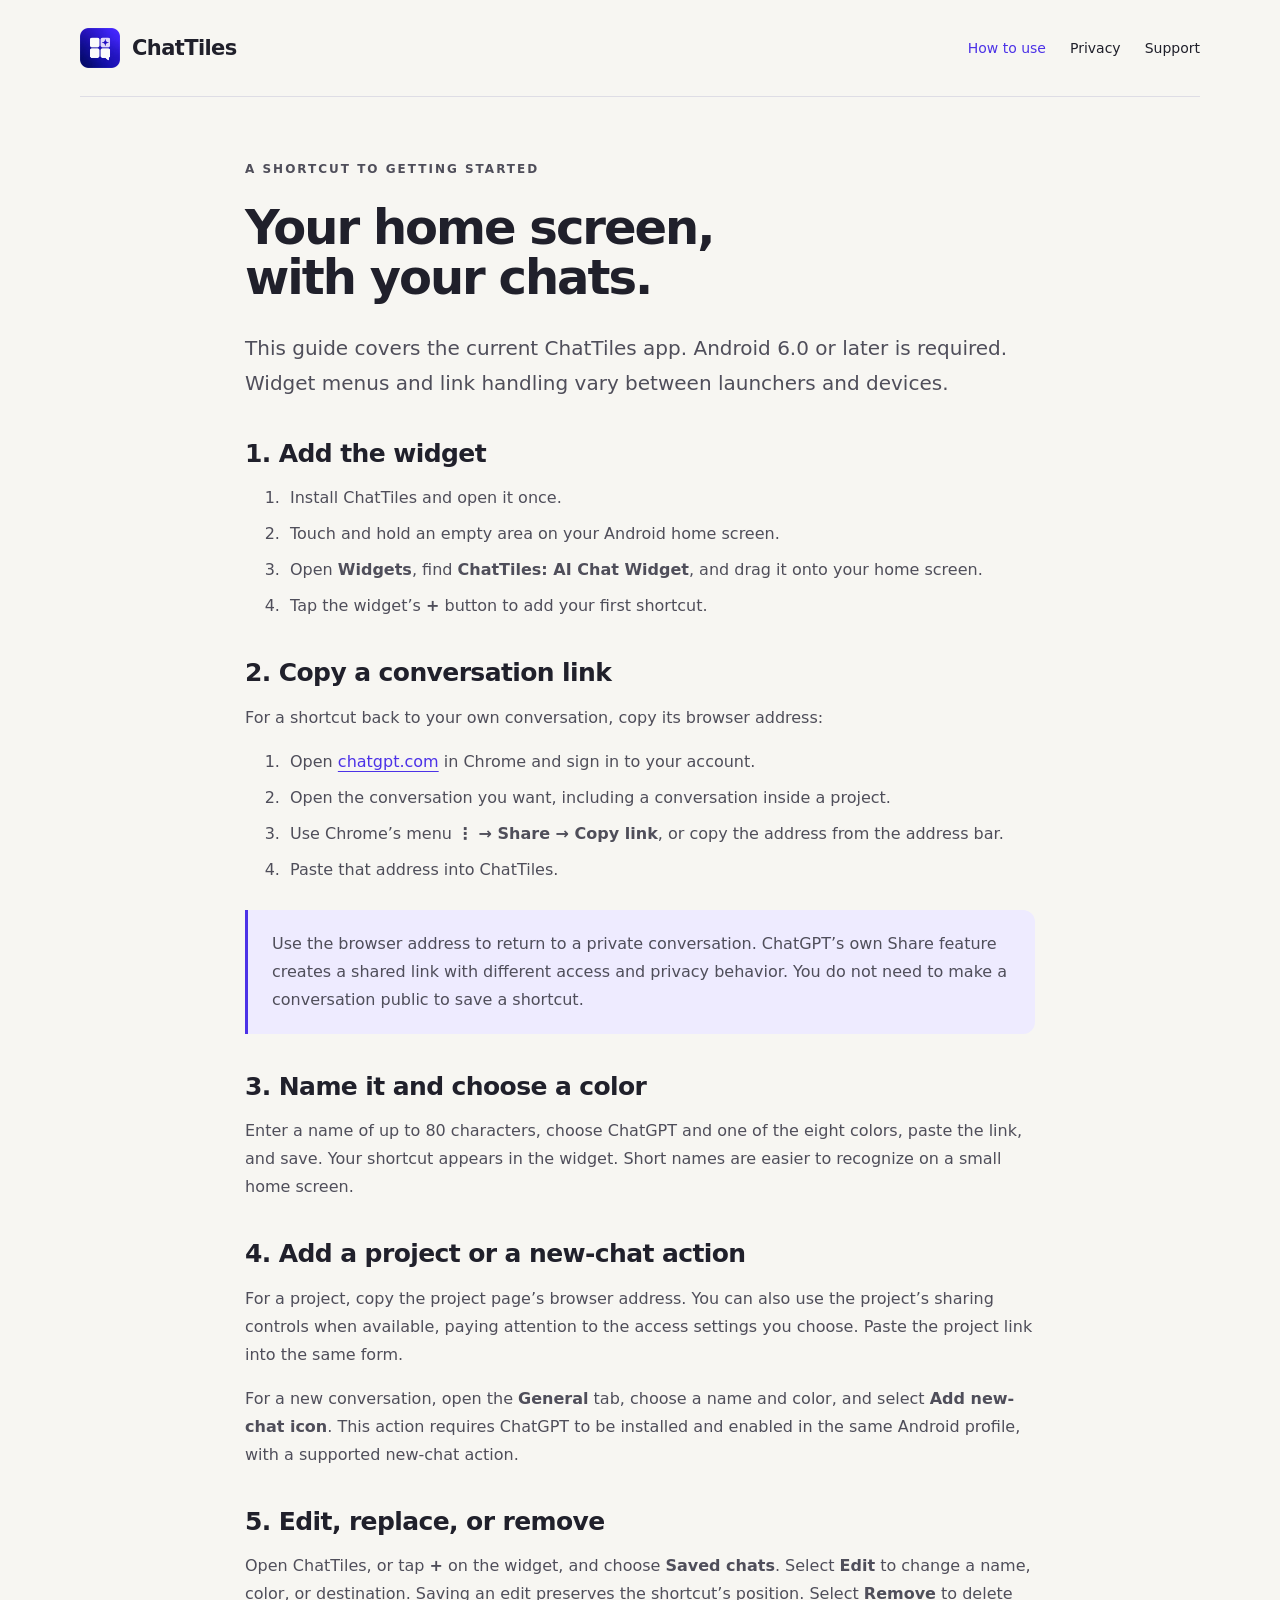
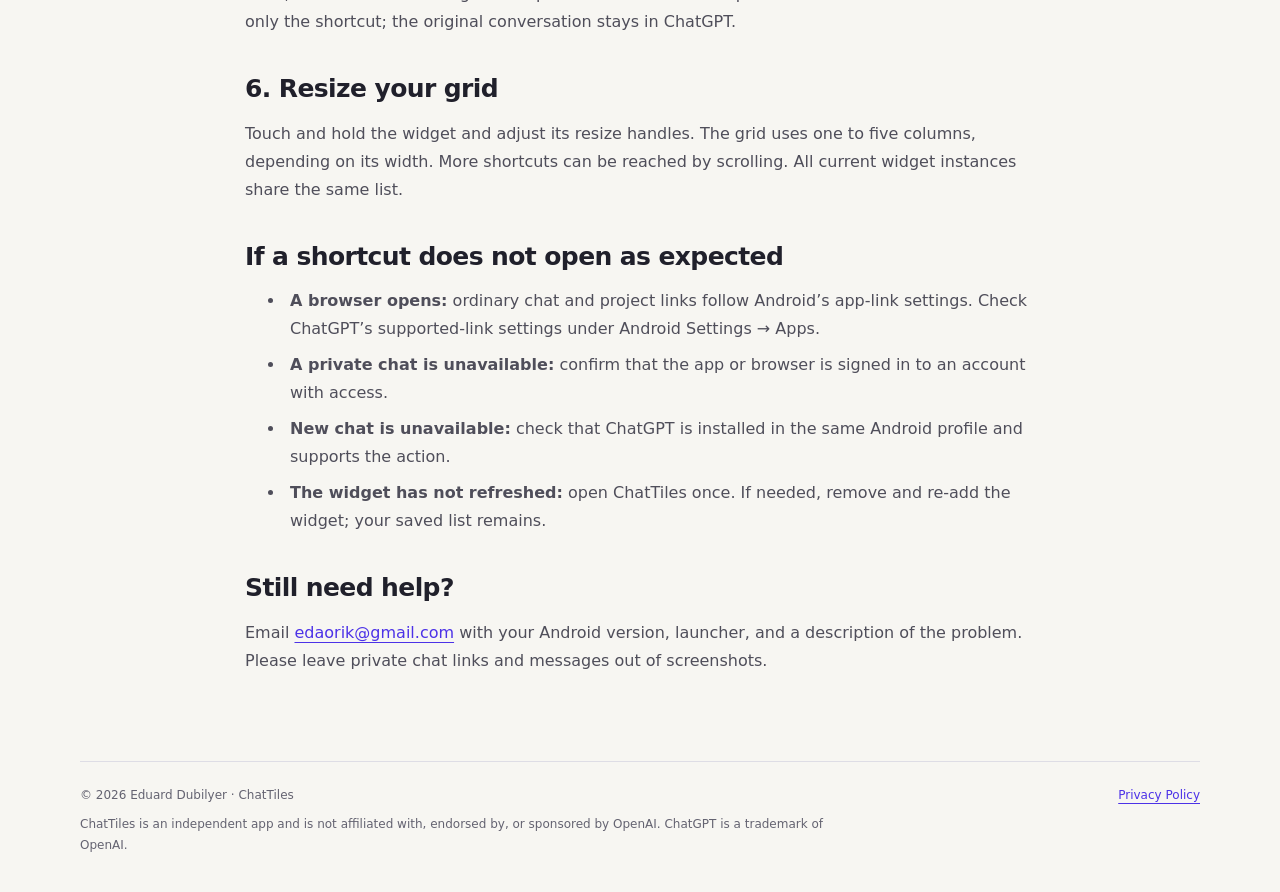
==== guide/index.html @ 1c967d99 "Add ChatTiles website and privacy policy" ====
<!doctype html>
<html lang="en"><head><meta charset="utf-8"><meta name="viewport" content="width=device-width,initial-scale=1"><title>Setup guide — ChatTiles</title><meta name="description" content="Add the ChatTiles Android widget, copy ChatGPT conversation links, and customize your home screen shortcuts."><link rel="icon" href="../assets/icon.png"><link rel="stylesheet" href="../styles.css"></head>
<body><a class="skip" href="#main">Skip to content</a><header><a class="brand" href="../"><img src="../assets/icon.png" alt="" width="40" height="40">ChatTiles</a><nav aria-label="Main navigation"><a href="./" aria-current="page">How to use</a><a href="../privacy/">Privacy</a><a href="mailto:edaorik@gmail.com">Support</a></nav></header>
<main id="main" class="document"><p class="eyebrow">A shortcut to getting started</p><h1>Your home screen,<br>with your chats.</h1><p class="lead">This guide covers the current ChatTiles app. Android 6.0 or later is required. Widget menus and link handling vary between launchers and devices.</p>
<h2>1. Add the widget</h2><ol><li>Install ChatTiles and open it once.</li><li>Touch and hold an empty area on your Android home screen.</li><li>Open <strong>Widgets</strong>, find <strong>ChatTiles: AI Chat Widget</strong>, and drag it onto your home screen.</li><li>Tap the widget’s <strong>+</strong> button to add your first shortcut.</li></ol>
<h2>2. Copy a conversation link</h2><p>For a shortcut back to your own conversation, copy its browser address:</p><ol><li>Open <a href="https://chatgpt.com/">chatgpt.com</a> in Chrome and sign in to your account.</li><li>Open the conversation you want, including a conversation inside a project.</li><li>Use Chrome’s menu <strong>⋮ → Share → Copy link</strong>, or copy the address from the address bar.</li><li>Paste that address into ChatTiles.</li></ol><div class="notice"><p>Use the browser address to return to a private conversation. ChatGPT’s own Share feature creates a shared link with different access and privacy behavior. You do not need to make a conversation public to save a shortcut.</p></div>
<h2>3. Name it and choose a color</h2><p>Enter a name of up to 80 characters, choose ChatGPT and one of the eight colors, paste the link, and save. Your shortcut appears in the widget. Short names are easier to recognize on a small home screen.</p>
<h2>4. Add a project or a new-chat action</h2><p>For a project, copy the project page’s browser address. You can also use the project’s sharing controls when available, paying attention to the access settings you choose. Paste the project link into the same form.</p><p>For a new conversation, open the <strong>General</strong> tab, choose a name and color, and select <strong>Add new-chat icon</strong>. This action requires ChatGPT to be installed and enabled in the same Android profile, with a supported new-chat action.</p>
<h2>5. Edit, replace, or remove</h2><p>Open ChatTiles, or tap <strong>+</strong> on the widget, and choose <strong>Saved chats</strong>. Select <strong>Edit</strong> to change a name, color, or destination. Saving an edit preserves the shortcut’s position. Select <strong>Remove</strong> to delete only the shortcut; the original conversation stays in ChatGPT.</p>
<h2>6. Resize your grid</h2><p>Touch and hold the widget and adjust its resize handles. The grid uses one to five columns, depending on its width. More shortcuts can be reached by scrolling. All current widget instances share the same list.</p>
<h2>If a shortcut does not open as expected</h2><ul><li><strong>A browser opens:</strong> ordinary chat and project links follow Android’s app-link settings. Check ChatGPT’s supported-link settings under Android Settings → Apps.</li><li><strong>A private chat is unavailable:</strong> confirm that the app or browser is signed in to an account with access.</li><li><strong>New chat is unavailable:</strong> check that ChatGPT is installed in the same Android profile and supports the action.</li><li><strong>The widget has not refreshed:</strong> open ChatTiles once. If needed, remove and re-add the widget; your saved list remains.</li></ul>
<h2>Still need help?</h2><p>Email <a href="mailto:edaorik@gmail.com">edaorik@gmail.com</a> with your Android version, launcher, and a description of the problem. Please leave private chat links and messages out of screenshots.</p>
</main><footer><div class="footer-row"><span>© 2026 Eduard Dubilyer · ChatTiles</span><a href="../privacy/">Privacy Policy</a></div><p>ChatTiles is an independent app and is not affiliated with, endorsed by, or sponsored by OpenAI. ChatGPT is a trademark of OpenAI.</p></footer></body></html>
---- styles.css ----
:root{--paper:#f7f6f2;--ink:#20202b;--muted:#646371;--purple:#4c32e7;--line:#dedde5;--soft:#eeebff;font-family:ui-sans-serif,system-ui,-apple-system,BlinkMacSystemFont,"Segoe UI",sans-serif;color:var(--ink);background:var(--paper);font-synthesis:none}
*{box-sizing:border-box}html{scroll-behavior:smooth;scroll-padding-top:24px}body{margin:0}a{color:var(--purple);text-underline-offset:4px}a:hover{color:#2d189e}a:focus-visible,summary:focus-visible{outline:3px solid #7b65ef;outline-offset:5px}header,main,footer{width:min(1120px,calc(100% - 48px));margin:auto}header{display:flex;align-items:center;justify-content:space-between;gap:24px;padding:28px 0;border-bottom:1px solid var(--line)}.brand{display:flex;align-items:center;gap:12px;font-size:21px;font-weight:750;letter-spacing:-.6px;color:var(--ink);text-decoration:none}.brand img{width:40px;height:40px}nav{display:flex;gap:24px;align-items:center}nav a{font-size:14px;color:var(--ink);text-decoration:none}nav a[aria-current=page]{color:var(--purple)}.hero{display:grid;grid-template-columns:1.12fr 1fr;gap:64px;align-items:center;padding:86px 0 94px}.eyebrow{font-size:12px;font-weight:750;text-transform:uppercase;letter-spacing:2px;color:var(--purple);margin:0 0 22px}h1{font-size:clamp(46px,5.7vw,76px);font-weight:700;line-height:1.05;letter-spacing:-3.5px;margin:0 0 28px}h1 span{color:var(--purple)}.intro{font-size:19px;line-height:1.65;color:var(--muted);max-width:520px;margin:0 0 30px}.actions{display:flex;align-items:center;gap:16px;flex-wrap:wrap}.button{display:inline-flex;padding:14px 21px;border-radius:12px;background:var(--purple);color:white;font-size:15px;font-weight:650;text-decoration:none}.button:hover{background:#3820bd;color:white}.status{font-size:13px;color:var(--muted);margin:17px 0 0}.demo{background:#e7e1fa;border:1px solid #d6cdef;border-radius:36px;padding:30px;transform:rotate(2deg);box-shadow:0 26px 60px #31216113}.phone{min-height:424px;border-radius:26px;background:linear-gradient(145deg,#30245d,#66598d 60%,#ab91b0);color:white;padding:22px}.phone-top{display:flex;justify-content:space-between;font-size:12px;opacity:.85}.phone-time{font-size:60px;font-weight:300;letter-spacing:-3px;margin-top:42px}.phone-date{font-size:13px;opacity:.8;margin:0 0 30px}.widget-grid{display:grid;grid-template-columns:repeat(3,1fr);gap:22px 12px}.tile{text-align:center;font-size:11px}.tile-icon{display:grid;place-items:center;width:55px;height:55px;margin:0 auto 7px;border-radius:16px;background:var(--tile,#7165c8);font-size:25px;font-weight:450;box-shadow:0 3px 8px #0002}.tile-label{display:inline-block;background:#18112670;border-radius:4px;padding:3px 5px}.demo-caption{font-size:12px;text-align:center;color:#65587b;margin:18px 0 0;transform:rotate(-2deg)}.benefits{display:grid;grid-template-columns:repeat(3,1fr);gap:32px;padding:36px 0 56px;border-top:1px solid var(--line)}.number{font-size:12px;font-weight:700;color:var(--purple)}h2{font-size:36px;line-height:1.18;letter-spacing:-1.3px;margin:0 0 22px}h3{font-size:20px;letter-spacing:-.4px;margin:12px 0}p,li{line-height:1.75}.benefits p{color:var(--muted);font-size:15px;margin:0}.how{display:grid;grid-template-columns:1fr 1fr;gap:64px;background:#eeebf7;border-radius:24px;padding:44px;margin:12px 0 64px}.how p{color:var(--muted)}.steps{list-style:none;margin:0;padding:0;counter-reset:step}.steps li{counter-increment:step;position:relative;padding:0 0 25px 43px}.steps li:last-child{padding-bottom:0}.steps li:before{content:counter(step);position:absolute;left:0;top:3px;width:27px;height:27px;border:1px solid #c9bfed;border-radius:50%;display:grid;place-items:center;font-size:12px;color:var(--purple)}.steps strong{display:block}.steps span{font-size:14px;color:var(--muted)}.faq{max-width:770px;padding-bottom:60px}details{border-bottom:1px solid var(--line);padding:18px 0}summary{cursor:pointer;font-weight:650;line-height:1.5}details p{color:var(--muted);margin-bottom:0}.support{display:flex;justify-content:space-between;align-items:center;gap:20px;padding:34px 0 46px;border-top:1px solid var(--line)}.support h2{font-size:26px;margin-bottom:6px}.support p{margin:0;color:var(--muted)}footer{padding:26px 0 36px;border-top:1px solid var(--line);font-size:12px;color:var(--muted)}footer .footer-row{display:flex;justify-content:space-between;gap:20px}footer p{max-width:760px;margin-bottom:0}.document{max-width:790px;padding:62px 0 70px}.document h1{font-size:48px;letter-spacing:-2px}.document h2{font-size:25px;letter-spacing:-.6px;margin:38px 0 12px}.document p,.document li{color:#4f4e5a}.document li{padding-left:5px;margin-bottom:8px}.document .lead{font-size:20px}.notice{padding:20px 24px;background:var(--soft);border-left:3px solid var(--purple);border-radius:0 12px 12px 0;margin:26px 0}.notice p{margin:0}.meta{font-size:13px;color:var(--muted)}.skip{position:absolute;top:-70px;left:12px;background:white;padding:12px;z-index:2}.skip:focus{top:12px}code{background:#e9e6f1;padding:2px 5px;border-radius:4px;font-size:.9em}a{overflow-wrap:anywhere}
@media(max-width:800px){.hero{grid-template-columns:1fr;gap:40px;padding:52px 0}.demo{max-width:440px;width:100%;margin:auto;transform:none}.demo-caption{transform:none}.benefits{gap:22px}.how{gap:30px;padding:30px}.intro{max-width:100%}}
@media(max-width:540px){header,main,footer{width:calc(100% - 32px)}header{gap:14px;padding:20px 0;flex-wrap:wrap}nav{gap:20px}.brand{font-size:19px}.brand img{width:34px;height:34px}h1{font-size:49px;letter-spacing:-2.5px}.hero{padding-top:42px}.intro{font-size:17px}.demo{padding:18px;border-radius:28px}.phone{padding:20px;min-height:400px}.benefits,.how{grid-template-columns:1fr}.benefits{padding-top:28px;gap:26px}.how{padding:26px;margin-bottom:44px}.support,.footer-row{flex-direction:column;align-items:flex-start}.document{padding-top:40px}.document h1{font-size:39px}.document .lead{font-size:18px}h2{font-size:30px}}
@media(prefers-reduced-motion:reduce){html{scroll-behavior:auto}}
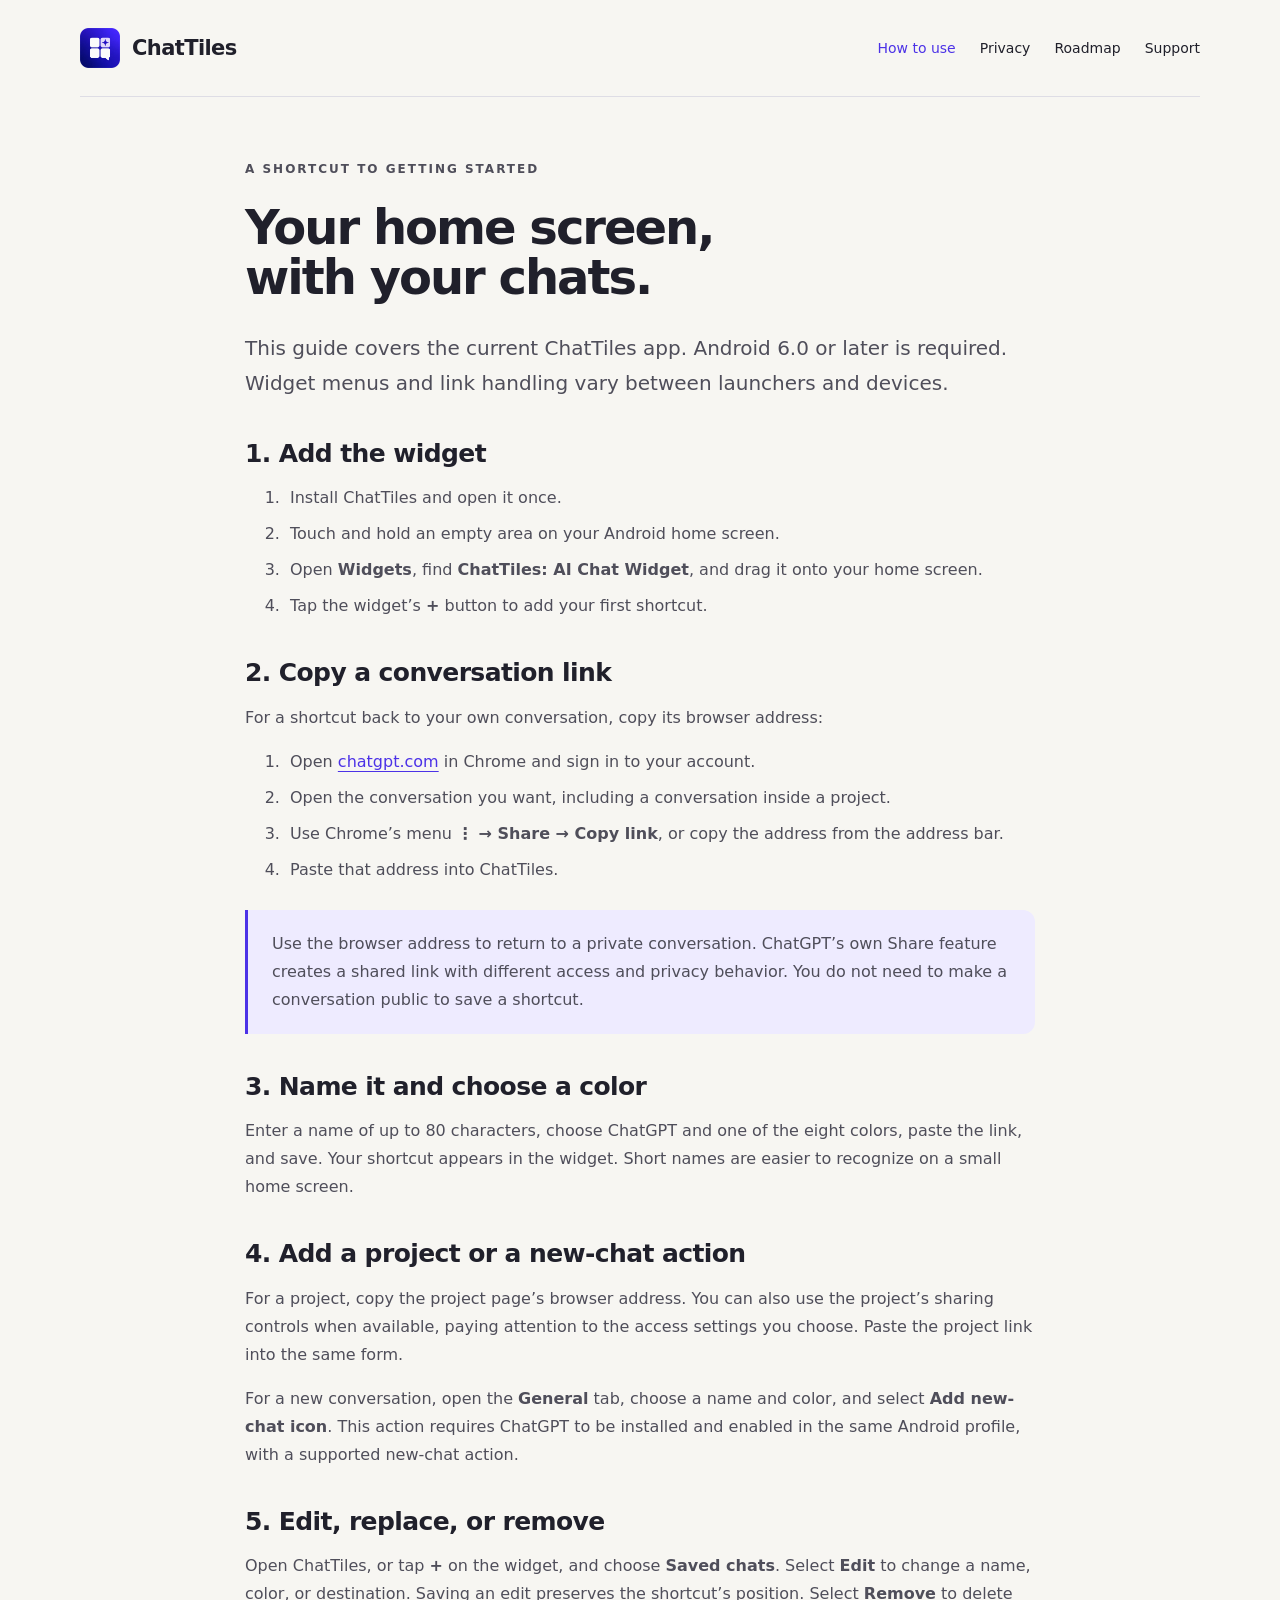
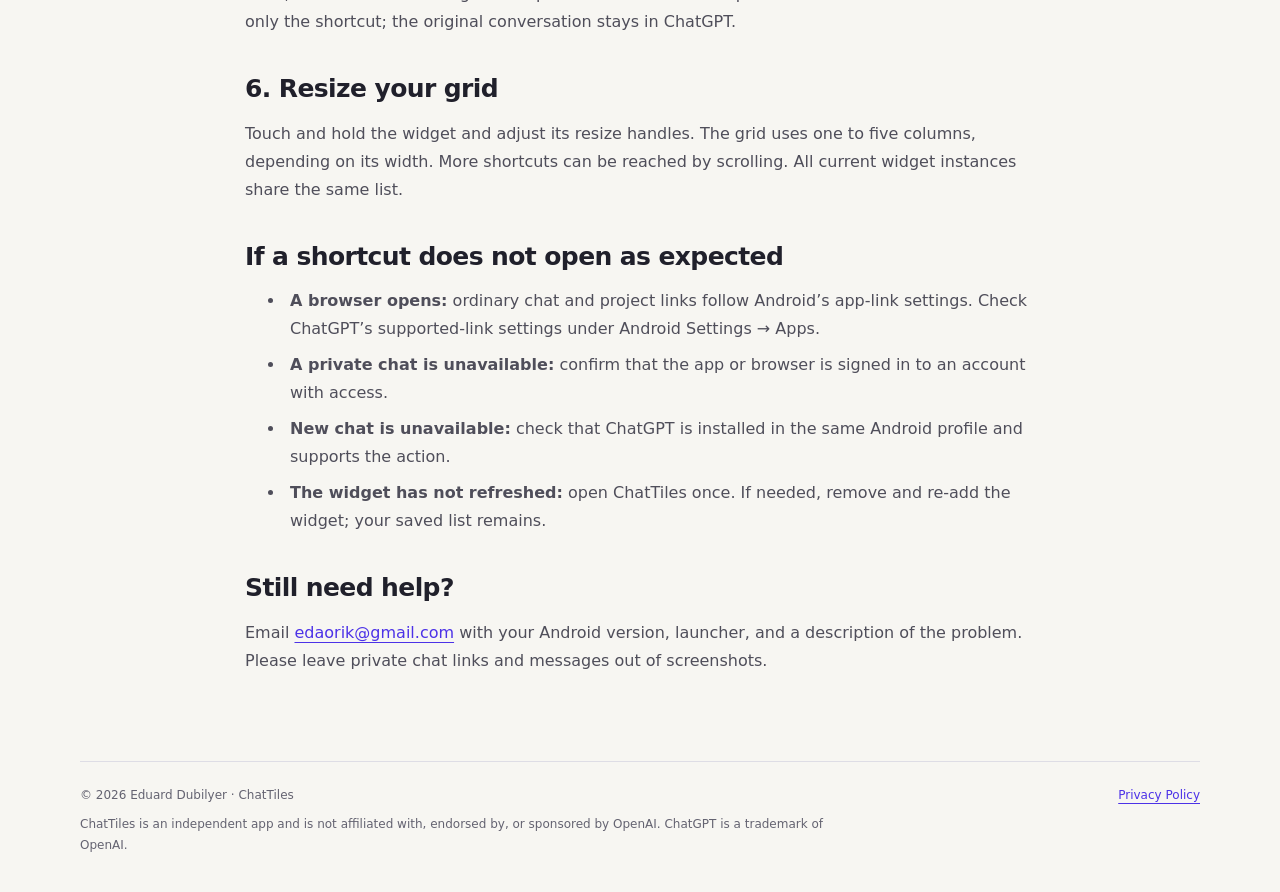
==== commit 1023efca: "Add roadmap for per-widget collections and AI providers" ====
--- a/guide/index.html
+++ b/guide/index.html
@@ -1,6 +1,6 @@
 <!doctype html>
 <html lang="en"><head><meta charset="utf-8"><meta name="viewport" content="width=device-width,initial-scale=1"><title>Setup guide — ChatTiles</title><meta name="description" content="Add the ChatTiles Android widget, copy ChatGPT conversation links, and customize your home screen shortcuts."><link rel="icon" href="../assets/icon.png"><link rel="stylesheet" href="../styles.css"></head>
-<body><a class="skip" href="#main">Skip to content</a><header><a class="brand" href="../"><img src="../assets/icon.png" alt="" width="40" height="40">ChatTiles</a><nav aria-label="Main navigation"><a href="./" aria-current="page">How to use</a><a href="../privacy/">Privacy</a><a href="mailto:edaorik@gmail.com">Support</a></nav></header>
+<body><a class="skip" href="#main">Skip to content</a><header><a class="brand" href="../"><img src="../assets/icon.png" alt="" width="40" height="40">ChatTiles</a><nav aria-label="Main navigation"><a href="./" aria-current="page">How to use</a><a href="../privacy/">Privacy</a><a href="../#roadmap">Roadmap</a><a href="mailto:edaorik@gmail.com">Support</a></nav></header>
 <main id="main" class="document"><p class="eyebrow">A shortcut to getting started</p><h1>Your home screen,<br>with your chats.</h1><p class="lead">This guide covers the current ChatTiles app. Android 6.0 or later is required. Widget menus and link handling vary between launchers and devices.</p>
 <h2>1. Add the widget</h2><ol><li>Install ChatTiles and open it once.</li><li>Touch and hold an empty area on your Android home screen.</li><li>Open <strong>Widgets</strong>, find <strong>ChatTiles: AI Chat Widget</strong>, and drag it onto your home screen.</li><li>Tap the widget’s <strong>+</strong> button to add your first shortcut.</li></ol>
 <h2>2. Copy a conversation link</h2><p>For a shortcut back to your own conversation, copy its browser address:</p><ol><li>Open <a href="https://chatgpt.com/">chatgpt.com</a> in Chrome and sign in to your account.</li><li>Open the conversation you want, including a conversation inside a project.</li><li>Use Chrome’s menu <strong>⋮ → Share → Copy link</strong>, or copy the address from the address bar.</li><li>Paste that address into ChatTiles.</li></ol><div class="notice"><p>Use the browser address to return to a private conversation. ChatGPT’s own Share feature creates a shared link with different access and privacy behavior. You do not need to make a conversation public to save a shortcut.</p></div>
--- a/styles.css
+++ b/styles.css
@@ -3,3 +3,5 @@
 @media(max-width:800px){.hero{grid-template-columns:1fr;gap:40px;padding:52px 0}.demo{max-width:440px;width:100%;margin:auto;transform:none}.demo-caption{transform:none}.benefits{gap:22px}.how{gap:30px;padding:30px}.intro{max-width:100%}}
 @media(max-width:540px){header,main,footer{width:calc(100% - 32px)}header{gap:14px;padding:20px 0;flex-wrap:wrap}nav{gap:20px}.brand{font-size:19px}.brand img{width:34px;height:34px}h1{font-size:49px;letter-spacing:-2.5px}.hero{padding-top:42px}.intro{font-size:17px}.demo{padding:18px;border-radius:28px}.phone{padding:20px;min-height:400px}.benefits,.how{grid-template-columns:1fr}.benefits{padding-top:28px;gap:26px}.how{padding:26px;margin-bottom:44px}.support,.footer-row{flex-direction:column;align-items:flex-start}.document{padding-top:40px}.document h1{font-size:39px}.document .lead{font-size:18px}h2{font-size:30px}}
 @media(prefers-reduced-motion:reduce){html{scroll-behavior:auto}}
+
+.roadmap{padding:38px 0 60px;border-top:1px solid var(--line)}.roadmap-intro{max-width:670px;color:var(--muted);margin-bottom:30px}.roadmap-grid{display:grid;grid-template-columns:repeat(3,minmax(0,1fr));gap:30px;margin-bottom:26px}.roadmap-grid article{border-top:3px solid #d9d1fa;padding-top:20px}.roadmap-grid p{color:var(--muted);font-size:15px}.roadmap-badge{display:inline-block;padding:5px 10px;border-radius:20px;background:var(--soft);color:var(--purple);font-size:12px;font-weight:650}.roadmap-note{font-size:13px;color:var(--muted);max-width:760px}.roadmap> a{font-size:14px}@media(max-width:650px){.roadmap-grid{grid-template-columns:1fr;gap:18px}nav{flex-wrap:wrap;gap:14px 20px}header{flex-wrap:wrap}}
